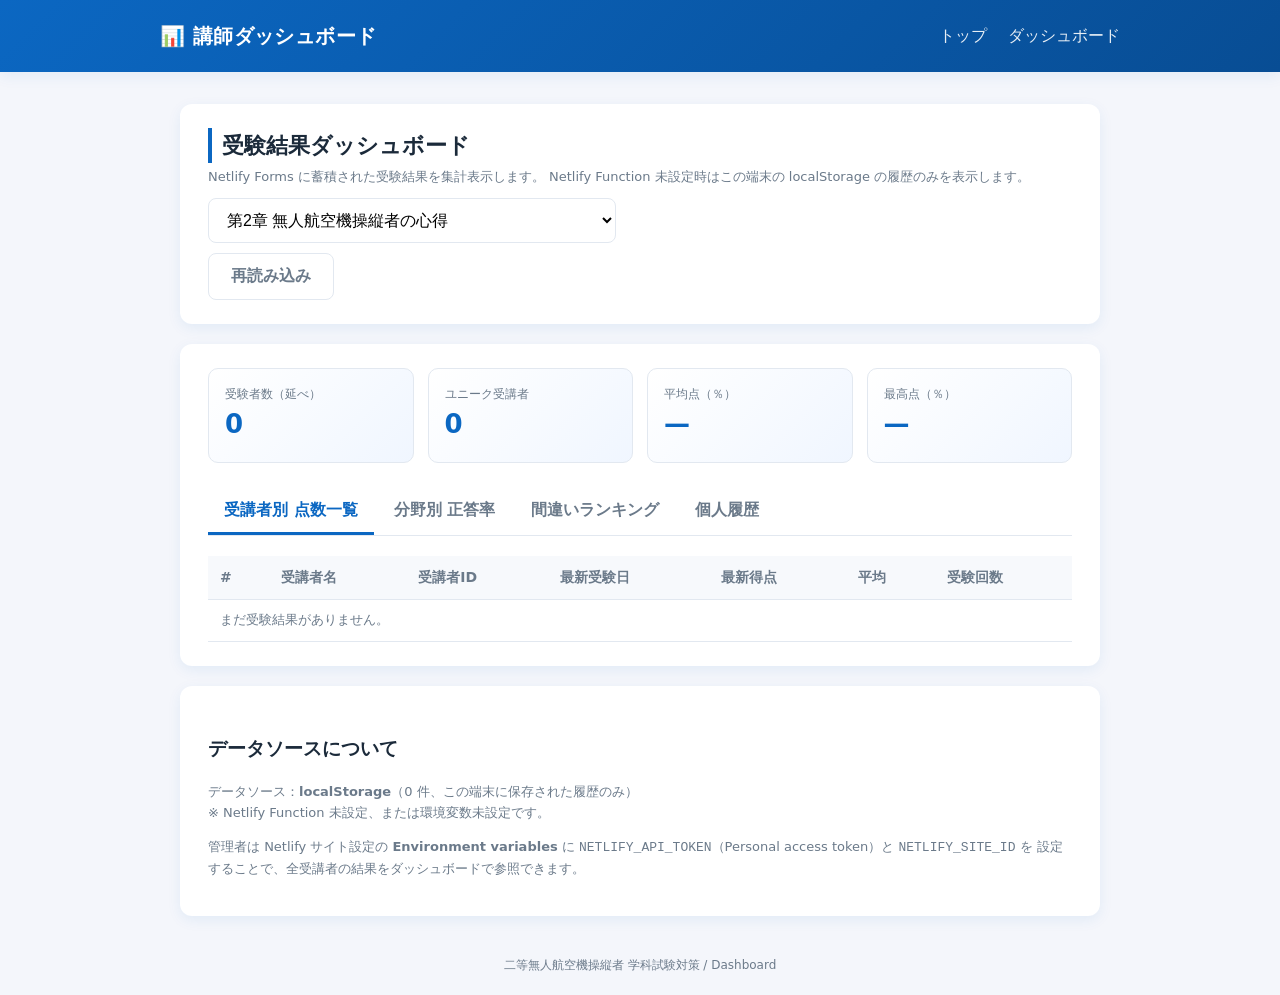
==== dashboard.html @ f4161eb3 "initial commit" ====
<!DOCTYPE html>
<html lang="ja">
<head>
  <meta charset="UTF-8">
  <meta name="viewport" content="width=device-width, initial-scale=1.0">
  <title>講師ダッシュボード</title>
  <link rel="stylesheet" href="/assets/css/styles.css">
</head>
<body>
  <header class="site-header">
    <div class="inner">
      <h1>📊 講師ダッシュボード</h1>
      <nav>
        <a href="/">トップ</a>
        <a href="/dashboard.html">ダッシュボード</a>
      </nav>
    </div>
  </header>

  <main class="container">
    <div class="card">
      <div class="flex" style="justify-content:space-between">
        <div>
          <h2 style="margin-bottom:4px">受験結果ダッシュボード</h2>
          <p class="muted" style="margin:0">
            Netlify Forms に蓄積された受験結果を集計表示します。
            Netlify Function 未設定時はこの端末の localStorage の履歴のみを表示します。
          </p>
        </div>
        <div class="flex">
          <select id="chapter-filter">
            <option value="">全分野</option>
            <option value="chapter2" selected>第2章 無人航空機操縦者の心得</option>
          </select>
          <button class="btn btn-outline" id="btn-refresh" type="button">再読み込み</button>
        </div>
      </div>
    </div>

    <div class="card">
      <div class="stat-row">
        <div class="stat"><div class="label">受験者数（延べ）</div><div class="num" id="k-attempts">0</div></div>
        <div class="stat"><div class="label">ユニーク受講者</div><div class="num" id="k-unique">0</div></div>
        <div class="stat"><div class="label">平均点（％）</div><div class="num" id="k-avg">—</div></div>
        <div class="stat"><div class="label">最高点（％）</div><div class="num" id="k-max">—</div></div>
      </div>

      <div class="tabs">
        <div class="tab active" data-tab="students">受講者別 点数一覧</div>
        <div class="tab" data-tab="sections">分野別 正答率</div>
        <div class="tab" data-tab="wrong">間違いランキング</div>
        <div class="tab" data-tab="history">個人履歴</div>
      </div>

      <!-- Students table -->
      <section id="tab-students">
        <table id="students-table">
          <thead>
            <tr>
              <th>#</th><th>受講者名</th><th>受講者ID</th>
              <th>最新受験日</th><th>最新得点</th><th>平均</th><th>受験回数</th>
            </tr>
          </thead>
          <tbody></tbody>
        </table>
      </section>

      <!-- Sections -->
      <section id="tab-sections" class="hidden">
        <p class="muted">全受験結果を合算した、節ごとの正答率です。</p>
        <table id="sections-table">
          <thead><tr><th>節</th><th>名称</th><th>正答率</th><th>回答数</th></tr></thead>
          <tbody></tbody>
        </table>
      </section>

      <!-- Wrong ranking -->
      <section id="tab-wrong" class="hidden">
        <p class="muted">全受験結果において、正答率の低かった問題トップ20です。</p>
        <table id="wrong-table">
          <thead><tr><th>#</th><th>問題ID</th><th>節</th><th>問題文</th><th>正答率</th></tr></thead>
          <tbody></tbody>
        </table>
      </section>

      <!-- History -->
      <section id="tab-history" class="hidden">
        <div class="form-row">
          <label for="history-user">受講者を選択</label>
          <select id="history-user"></select>
        </div>
        <div id="history-chart"></div>
        <table id="history-table">
          <thead><tr><th>#</th><th>受験日時</th><th>分野</th><th>得点</th><th>正答率</th><th>所要時間</th></tr></thead>
          <tbody></tbody>
        </table>
      </section>
    </div>

    <div class="card">
      <h3>データソースについて</h3>
      <p class="muted" id="source-status">確認中...</p>
      <p class="muted">
        管理者は Netlify サイト設定の <strong>Environment variables</strong> に
        <code>NETLIFY_API_TOKEN</code>（Personal access token）と <code>NETLIFY_SITE_ID</code> を
        設定することで、全受講者の結果をダッシュボードで参照できます。
      </p>
    </div>
  </main>

  <footer>
    二等無人航空機操縦者 学科試験対策 / Dashboard
  </footer>

  <script src="/assets/js/common.js"></script>
  <script src="/assets/js/dashboard.js"></script>
</body>
</html>
---- assets/css/styles.css ----
:root {
  --primary: #0b67c2;
  --primary-dark: #084d94;
  --accent: #f6a100;
  --bg: #f4f6fb;
  --card: #ffffff;
  --text: #1b2a3a;
  --muted: #6b7a8a;
  --danger: #d7263d;
  --success: #1ea672;
  --border: #e2e8f0;
  --radius: 12px;
  --shadow: 0 4px 14px rgba(11, 103, 194, 0.08);
}

* { box-sizing: border-box; }
html, body { margin: 0; padding: 0; }
body {
  font-family: "Hiragino Sans", "Yu Gothic UI", "Meiryo", system-ui, -apple-system, "Segoe UI", sans-serif;
  background: var(--bg);
  color: var(--text);
  line-height: 1.6;
  -webkit-font-smoothing: antialiased;
}

.site-header {
  background: linear-gradient(135deg, var(--primary) 0%, var(--primary-dark) 100%);
  color: #fff;
  padding: 20px 24px;
  box-shadow: var(--shadow);
}
.site-header .inner {
  max-width: 960px;
  margin: 0 auto;
  display: flex;
  align-items: center;
  justify-content: space-between;
  gap: 16px;
  flex-wrap: wrap;
}
.site-header h1 {
  margin: 0;
  font-size: 20px;
  letter-spacing: 0.02em;
}
.site-header nav a {
  color: #fff;
  margin-left: 16px;
  text-decoration: none;
  opacity: 0.9;
}
.site-header nav a:hover { opacity: 1; text-decoration: underline; }

.container {
  max-width: 960px;
  margin: 32px auto;
  padding: 0 20px;
}

.card {
  background: var(--card);
  border-radius: var(--radius);
  padding: 24px 28px;
  box-shadow: var(--shadow);
  margin-bottom: 20px;
}

h2 {
  margin-top: 0;
  font-size: 22px;
  border-left: 4px solid var(--primary);
  padding-left: 10px;
}
h3 { margin-top: 24px; }

.btn {
  display: inline-block;
  background: var(--primary);
  color: #fff;
  padding: 12px 22px;
  border: none;
  border-radius: 8px;
  font-size: 16px;
  font-weight: 600;
  cursor: pointer;
  text-decoration: none;
  transition: all 0.15s;
}
.btn:hover { background: var(--primary-dark); transform: translateY(-1px); }
.btn:disabled { opacity: 0.45; cursor: not-allowed; transform: none; }
.btn-secondary {
  background: #fff;
  color: var(--primary);
  border: 2px solid var(--primary);
}
.btn-secondary:hover { background: var(--primary); color: #fff; }
.btn-outline {
  background: transparent;
  color: var(--muted);
  border: 1px solid var(--border);
}

.input, select {
  width: 100%;
  padding: 12px 14px;
  border: 1px solid var(--border);
  border-radius: 8px;
  font-size: 16px;
  background: #fff;
}
.input:focus, select:focus { outline: 2px solid var(--primary); outline-offset: 1px; }
label { font-weight: 600; display: block; margin-bottom: 6px; }
.form-row { margin-bottom: 18px; }

.section-badge {
  display: inline-block;
  background: var(--accent);
  color: #fff;
  font-size: 12px;
  padding: 3px 10px;
  border-radius: 999px;
  margin-right: 8px;
  font-weight: 600;
}

/* ---- Quiz ---- */
.quiz-progress {
  display: flex;
  justify-content: space-between;
  font-size: 14px;
  color: var(--muted);
  margin-bottom: 12px;
}
.progress-bar {
  height: 8px;
  background: var(--border);
  border-radius: 999px;
  overflow: hidden;
  margin-bottom: 20px;
}
.progress-bar > span {
  display: block;
  height: 100%;
  background: linear-gradient(90deg, var(--primary), var(--accent));
  transition: width 0.25s;
}
.question-text {
  font-size: 18px;
  font-weight: 600;
  margin: 12px 0 20px;
}
.choice {
  display: block;
  padding: 14px 16px;
  border: 2px solid var(--border);
  border-radius: 10px;
  margin-bottom: 10px;
  cursor: pointer;
  background: #fff;
  transition: all 0.12s;
}
.choice:hover { border-color: var(--primary); background: #f0f7ff; }
.choice input { margin-right: 10px; }
.choice.selected { border-color: var(--primary); background: #eaf3ff; }
.choice.correct { border-color: var(--success); background: #e8f7f0; }
.choice.incorrect { border-color: var(--danger); background: #fcecef; }

.quiz-actions {
  display: flex;
  justify-content: space-between;
  margin-top: 20px;
  gap: 10px;
  flex-wrap: wrap;
}

/* ---- Results ---- */
.score-hero {
  display: flex;
  align-items: center;
  gap: 24px;
  flex-wrap: wrap;
}
.score-circle {
  width: 130px;
  height: 130px;
  border-radius: 50%;
  display: flex;
  flex-direction: column;
  align-items: center;
  justify-content: center;
  color: #fff;
  font-weight: 700;
  background: conic-gradient(var(--primary) var(--pct, 0%), #e3ecf6 0);
  position: relative;
}
.score-circle::before {
  content: "";
  position: absolute;
  inset: 10px;
  background: #fff;
  border-radius: 50%;
}
.score-circle > * { position: relative; color: var(--text); }
.score-big { font-size: 30px; }
.score-small { font-size: 12px; color: var(--muted); }

.result-list { margin: 0; padding: 0; list-style: none; }
.result-item {
  border-top: 1px solid var(--border);
  padding: 14px 0;
}
.result-item:first-child { border-top: none; }
.result-item .q {
  font-weight: 600;
  margin-bottom: 4px;
}
.tag-correct { color: var(--success); font-weight: 700; }
.tag-incorrect { color: var(--danger); font-weight: 700; }

/* ---- Dashboard ---- */
.tabs {
  display: flex;
  gap: 4px;
  border-bottom: 1px solid var(--border);
  margin-bottom: 20px;
  flex-wrap: wrap;
}
.tab {
  padding: 10px 16px;
  cursor: pointer;
  font-weight: 600;
  color: var(--muted);
  border-bottom: 3px solid transparent;
}
.tab.active { color: var(--primary); border-color: var(--primary); }

.stat-row {
  display: grid;
  grid-template-columns: repeat(auto-fit, minmax(160px, 1fr));
  gap: 14px;
  margin-bottom: 24px;
}
.stat {
  background: linear-gradient(135deg, #fff, #f0f6ff);
  padding: 16px;
  border-radius: 10px;
  border: 1px solid var(--border);
}
.stat .num { font-size: 26px; font-weight: 700; color: var(--primary); }
.stat .label { font-size: 12px; color: var(--muted); }

table {
  width: 100%;
  border-collapse: collapse;
  font-size: 14px;
}
th, td {
  text-align: left;
  padding: 10px 12px;
  border-bottom: 1px solid var(--border);
}
th { background: #f7f9fc; font-weight: 600; color: var(--muted); }
tr:hover td { background: #f7f9fc; }

.bar {
  display: inline-block;
  height: 8px;
  background: linear-gradient(90deg, var(--primary), var(--accent));
  border-radius: 999px;
  vertical-align: middle;
  min-width: 4px;
}
.bar-wrap {
  background: var(--border);
  border-radius: 999px;
  height: 8px;
  overflow: hidden;
  width: 100%;
}
.bar-wrap > span {
  display: block;
  height: 100%;
  background: linear-gradient(90deg, var(--primary), var(--accent));
}

.muted { color: var(--muted); font-size: 13px; }
.flex { display: flex; gap: 10px; align-items: center; flex-wrap: wrap; }
.right { text-align: right; }
.hidden { display: none !important; }

footer {
  max-width: 960px;
  margin: 40px auto 20px;
  text-align: center;
  color: var(--muted);
  font-size: 12px;
  padding: 0 20px;
}

@media (max-width: 640px) {
  .site-header h1 { font-size: 17px; }
  .container { margin: 20px auto; }
  .card { padding: 18px 18px; }
  .question-text { font-size: 16px; }
}
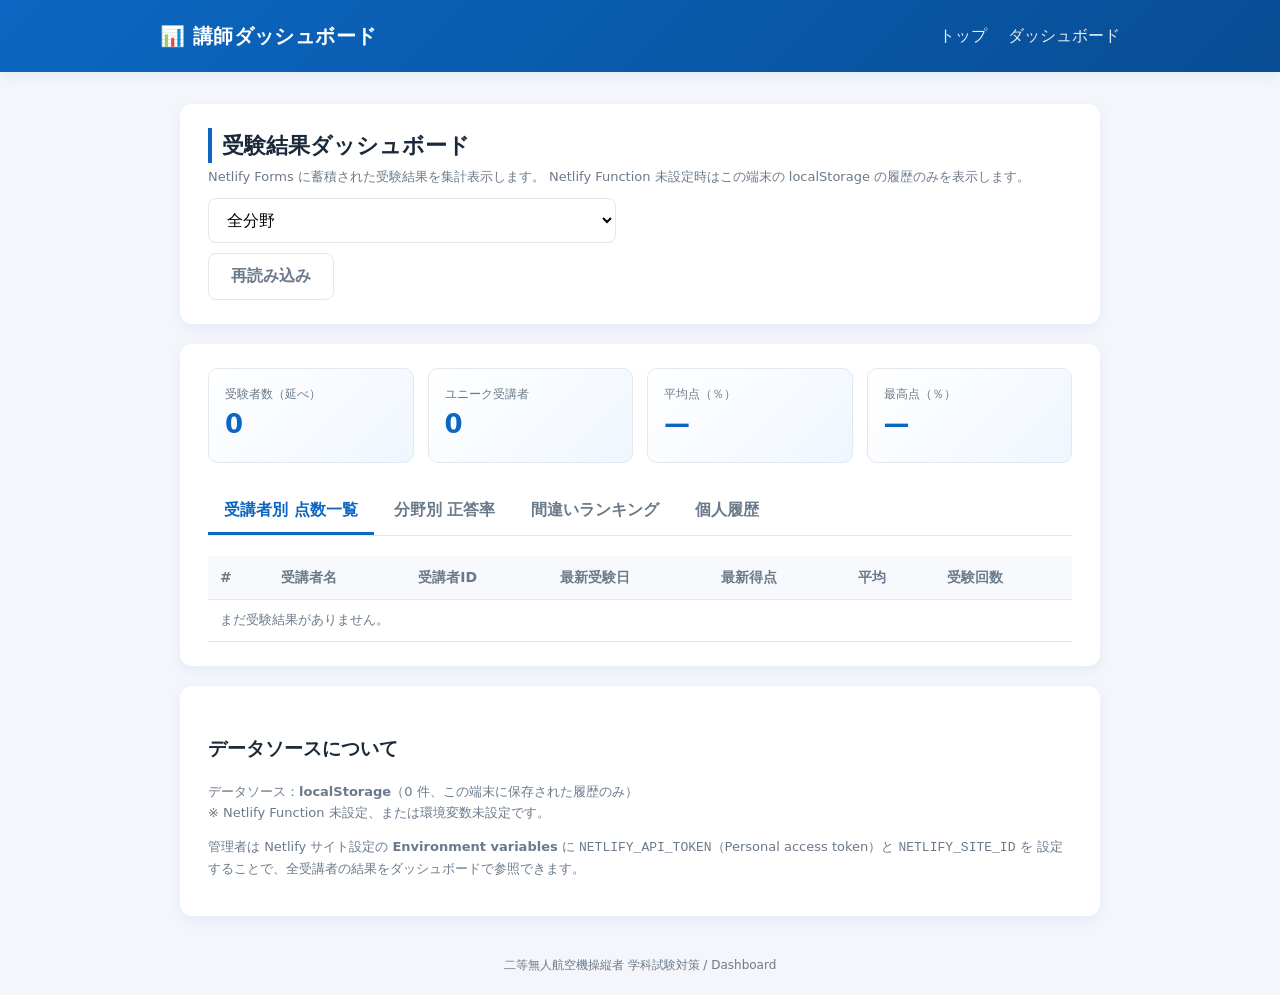
==== commit da186258: "第3章「無人航空機に関する規則」を追加し、出題数（50/100問）の選択に対応 - data/chapter3.json: 100問（3.1 航空法全般 80問 / 3.2 航空法以外の法令等 20問" ====
--- a/dashboard.html
+++ b/dashboard.html
@@ -29,8 +29,9 @@
         </div>
         <div class="flex">
           <select id="chapter-filter">
-            <option value="">全分野</option>
-            <option value="chapter2" selected>第2章 無人航空機操縦者の心得</option>
+            <option value="" selected>全分野</option>
+            <option value="chapter2">第2章 無人航空機操縦者の心得</option>
+            <option value="chapter3">第3章 無人航空機に関する規則</option>
           </select>
           <button class="btn btn-outline" id="btn-refresh" type="button">再読み込み</button>
         </div>
